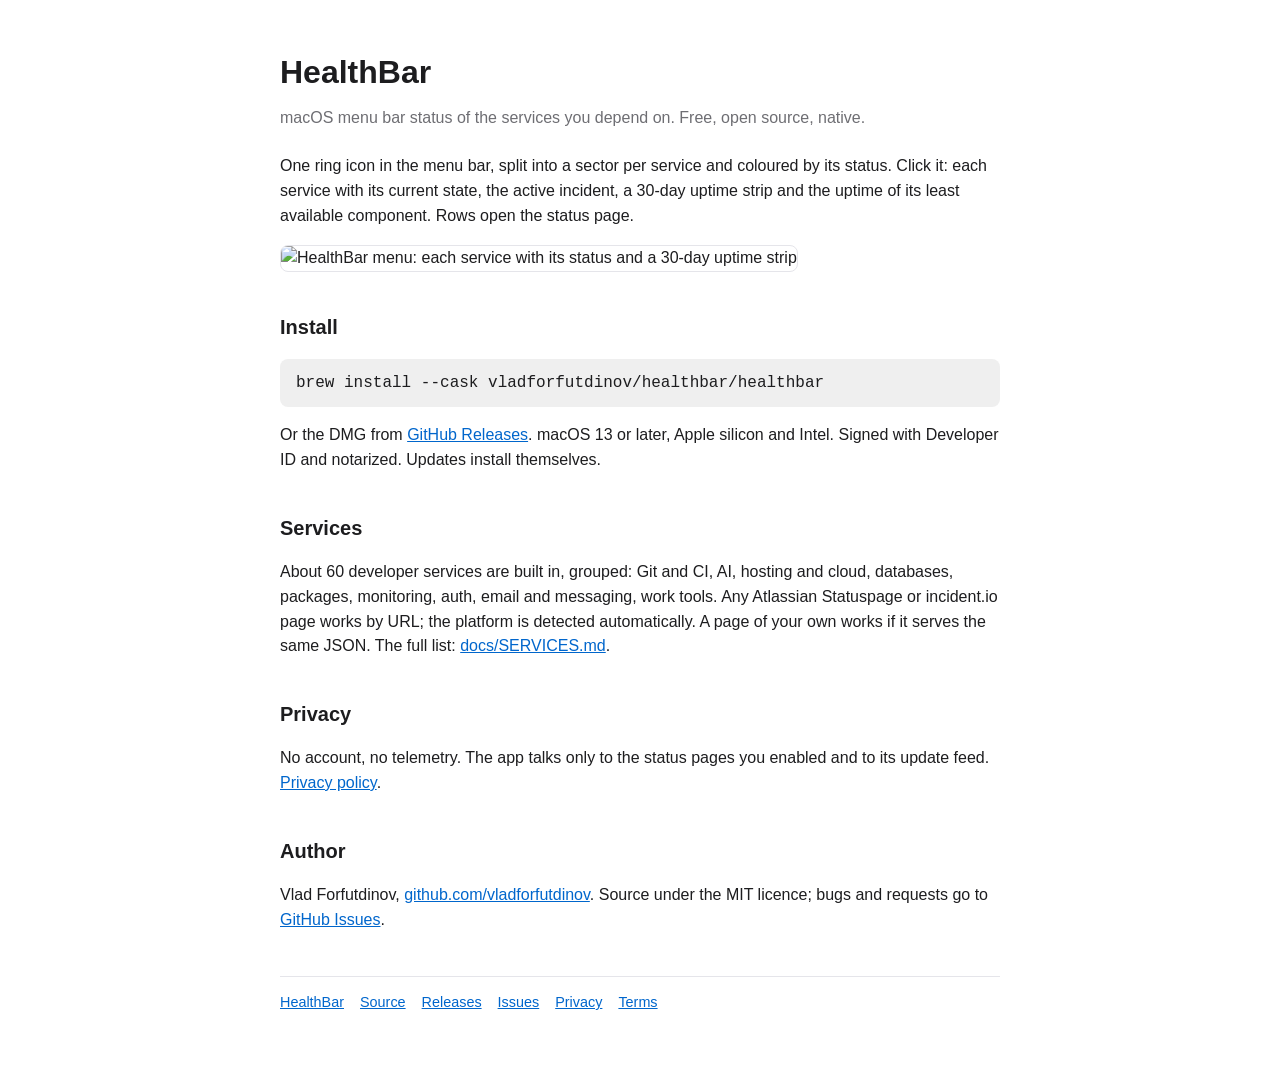
==== index.html @ a2a29706 "site: landing, privacy policy, terms Co-Authored-By: Claude Fable 5.1 <noreply@anthropic.com>" ====
<!doctype html><html lang="en"><head><meta charset="utf-8"><meta name="viewport" content="width=device-width,initial-scale=1"><link rel="stylesheet" href="/style.css"><title>HealthBar</title><meta name="description" content="macOS menu bar app showing the status of the developer services you depend on: GitHub, OpenAI, Claude, Vercel, Supabase and about 60 more, or any Statuspage / incident.io page."></head><body><main>
<h1>HealthBar</h1>
<p class="sub">macOS menu bar status of the services you depend on. Free, open source, native.</p>
<p>One ring icon in the menu bar, split into a sector per service and coloured by its status. Click it: each service with its current state, the active incident, a 30-day uptime strip and the uptime of its least available component. Rows open the status page.</p>
<img src="https://raw.githubusercontent.com/vladforfutdinov/health-bar/main/assets/screenshot.png" width="479" alt="HealthBar menu: each service with its status and a 30-day uptime strip">
<h2>Install</h2>
<pre>brew install --cask vladforfutdinov/healthbar/healthbar</pre>
<p>Or the DMG from <a href="https://github.com/vladforfutdinov/health-bar/releases/latest">GitHub Releases</a>. macOS 13 or later, Apple silicon and Intel. Signed with Developer ID and notarized. Updates install themselves.</p>
<h2>Services</h2>
<p>About 60 developer services are built in, grouped: Git and CI, AI, hosting and cloud, databases, packages, monitoring, auth, email and messaging, work tools. Any Atlassian Statuspage or incident.io page works by URL; the platform is detected automatically. A page of your own works if it serves the same JSON. The full list: <a href="https://github.com/vladforfutdinov/health-bar/blob/main/docs/SERVICES.md">docs/SERVICES.md</a>.</p>
<h2>Privacy</h2>
<p>No account, no telemetry. The app talks only to the status pages you enabled and to its update feed. <a href="/privacy.html">Privacy policy</a>.</p>
<h2>Author</h2>
<p>Vlad Forfutdinov, <a href="https://github.com/vladforfutdinov">github.com/vladforfutdinov</a>. Source under the MIT licence; bugs and requests go to <a href="https://github.com/vladforfutdinov/health-bar/issues">GitHub Issues</a>.</p>
<nav><a href="/">HealthBar</a><a href="https://github.com/vladforfutdinov/health-bar">Source</a><a href="https://github.com/vladforfutdinov/health-bar/releases">Releases</a><a href="https://github.com/vladforfutdinov/health-bar/issues">Issues</a><a href="/privacy.html">Privacy</a><a href="/terms.html">Terms</a></nav></main></body></html>
---- style.css ----
:root{color-scheme:light dark;--fg:#1d1d1f;--muted:#6e6e73;--bg:#fff;--line:#e5e5ea;--link:#0066cc}
@media(prefers-color-scheme:dark){:root{--fg:#f5f5f7;--muted:#a1a1a6;--bg:#1c1c1e;--line:#3a3a3c;--link:#5ac8fa}}
body{margin:0;padding:0 16px;background:var(--bg);color:var(--fg);font:16px/1.55 -apple-system,BlinkMacSystemFont,"Helvetica Neue",sans-serif}
main{max-width:720px;margin:0 auto;padding:48px 0 64px}
h1{font-size:2rem;margin:0 0 .25em}h2{font-size:1.25rem;margin:2em 0 .5em}
.sub{color:var(--muted);margin:0 0 1.5em}
a{color:var(--link)}img{max-width:100%;height:auto;border:1px solid var(--line);border-radius:8px}
pre{background:rgba(127,127,127,.12);padding:12px 16px;border-radius:8px;overflow-x:auto}
nav{display:flex;gap:16px;flex-wrap:wrap;color:var(--muted);font-size:.9rem;margin-top:3em;padding-top:1em;border-top:1px solid var(--line)}
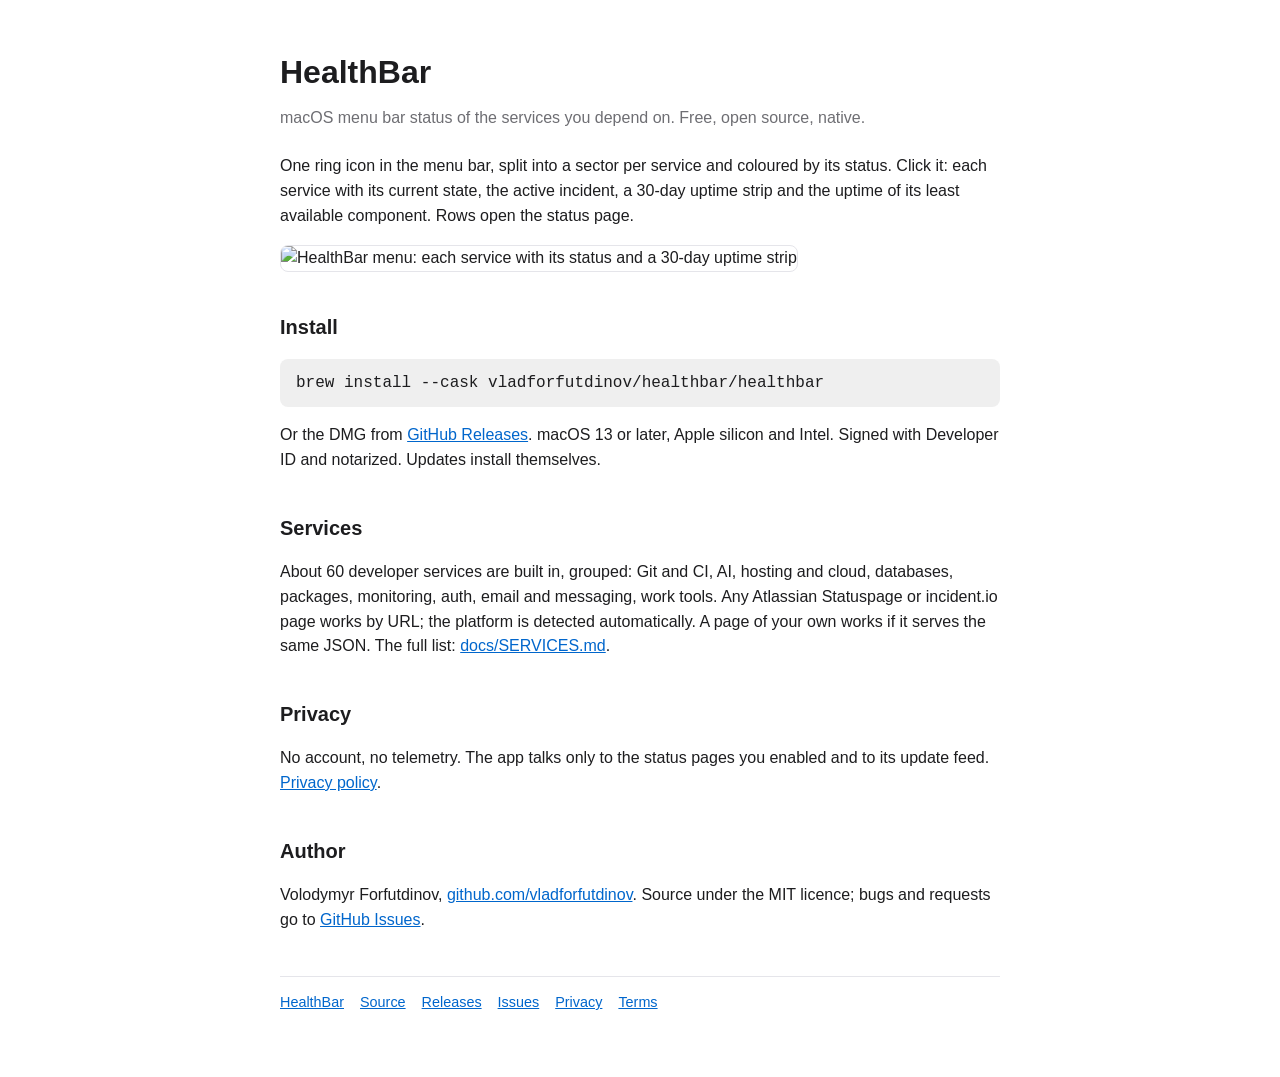
==== commit 033a6502: "site: Vlad Forfutdinov -> Volodymyr Forfutdinov Co-Authored-By: Claude Fable 5.1 <noreply@anthropic." ====
--- a/index.html
+++ b/index.html
@@ -11,5 +11,5 @@
 <h2>Privacy</h2>
 <p>No account, no telemetry. The app talks only to the status pages you enabled and to its update feed. <a href="/privacy.html">Privacy policy</a>.</p>
 <h2>Author</h2>
-<p>Vlad Forfutdinov, <a href="https://github.com/vladforfutdinov">github.com/vladforfutdinov</a>. Source under the MIT licence; bugs and requests go to <a href="https://github.com/vladforfutdinov/health-bar/issues">GitHub Issues</a>.</p>
+<p>Volodymyr Forfutdinov, <a href="https://github.com/vladforfutdinov">github.com/vladforfutdinov</a>. Source under the MIT licence; bugs and requests go to <a href="https://github.com/vladforfutdinov/health-bar/issues">GitHub Issues</a>.</p>
 <nav><a href="/">HealthBar</a><a href="https://github.com/vladforfutdinov/health-bar">Source</a><a href="https://github.com/vladforfutdinov/health-bar/releases">Releases</a><a href="https://github.com/vladforfutdinov/health-bar/issues">Issues</a><a href="/privacy.html">Privacy</a><a href="/terms.html">Terms</a></nav></main></body></html>
